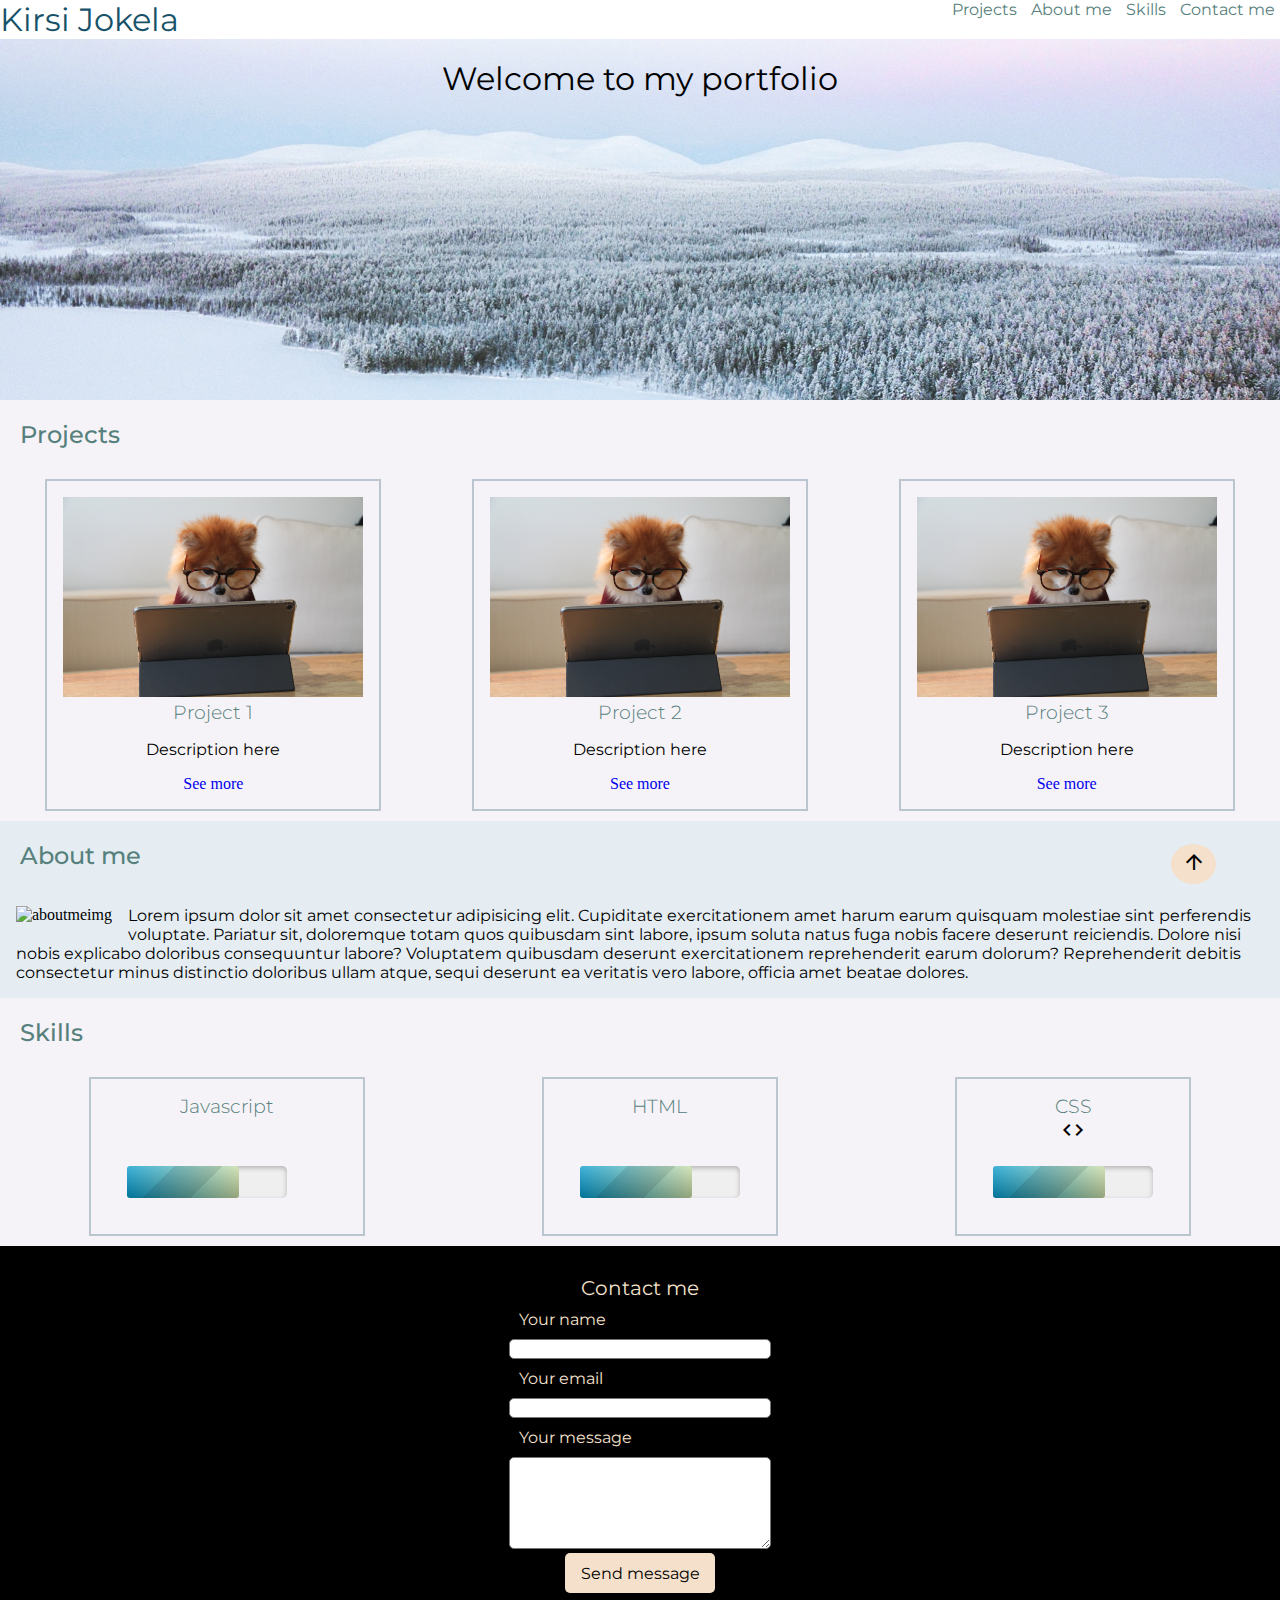
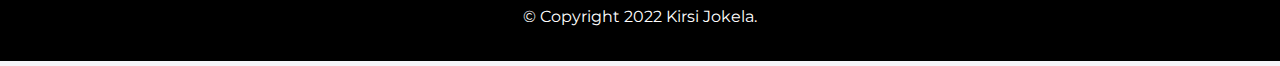
==== index.html @ 75a6dd92 "mobile media queries sorted" ====
<!DOCTYPE html>
<html lang="en">
  <head>
    <meta charset="UTF-8" />
    <meta http-equiv="X-UA-Compatible" content="IE=edge" />
    <meta name="viewport" content="width=device-width, initial-scale=1.0" />
    <meta name="description" content="Portfolio Project for HTML and CSS course">
    <meta name="author" content="Kirsi Jokela" />
    <link rel="stylesheet" href="style.css" />
    <title>Portfolio</title>
    <link rel="preconnect" href="https://fonts.googleapis.com" />
    <link rel="preconnect" href="https://fonts.gstatic.com" crossorigin />
    <link
      href="https://fonts.googleapis.com/css2?family=Montserrat:wght@300;400;700&display=swap"
      rel="stylesheet"
    />
    <link
    href="https://fonts.googleapis.com/icon?family=Material+Icons"
    rel="stylesheet"
  />
  <link rel="icon" href="data:image/svg+xml,<svg xmlns=%22http://www.w3.org/2000/svg%22 viewBox=%220 0 100 100%22><text y=%22.9em%22 font-size=%2290%22>👩‍💻</text></svg>">
    <link
      href="https://fonts.googleapis.com/css2?family=Montserrat:wght@100;300&display=swap"
      rel="stylesheet"
    />
  </head>
  <body>
    <header>
      <div id="main-nav">
      <nav class="responsive">
        <h1 id="my-name">Kirsi Jokela</h1>
        <button id="mobileButton">
          <span class="material-icons"> menu </span>
        </button>
        <ul>
          <li><a href="#projects">Projects</a></li>
          <li><a href="#aboutme">About me</a></li>
          <li><a href="#skills">Skills</a></li>
          <li><a href="#contactme">Contact me</a></li>
        </ul>
      </nav> </div>
      <p class="welcome">Welcome to my portfolio</p>
    </header>

   <section> 
    <h2>Projects</h2>
     <div id="projects" class="projectcards">
      <div id="project1">
        <img src="cookie.jpg" alt="projectimage1">
        <h3> Project 1</h3>
        <p>Description here</p>
        <a href="linkhere">See more</a></div>

        <div id="project2">
          <img src="cookie.jpg" alt="projectimage2">
          <h3> Project 2</h3>
          <p>Description here</p>
          <a href="linkhere">See more</a> </div>

          <div id="project3">
            <img src="cookie.jpg">
            <h3> Project 3</h3>
            <p>Description here</p>
            <a href="linkhere">See more</a> 
        </div>
          </div>

   </section>


    <div id="aboutme">
      <h2>About me</h2>
      <img id="aboutmeimg" src="aboutme.jpg" alt="aboutmeimg"/>
      <p>
        Lorem ipsum dolor sit amet consectetur adipisicing elit. Cupiditate
        exercitationem amet harum earum quisquam molestiae sint perferendis
        voluptate. Pariatur sit, doloremque totam quos quibusdam sint labore,
        ipsum soluta natus fuga nobis facere deserunt reiciendis. Dolore nisi
        nobis explicabo doloribus consequuntur labore? Voluptatem quibusdam
        deserunt exercitationem reprehenderit earum dolorum? Reprehenderit
        debitis consectetur minus distinctio doloribus ullam atque, sequi
        deserunt ea veritatis vero labore, officia amet beatae dolores. 
      </p>
    </div>
    <h2>Skills</h2>
    <div id="skills" class="skill-bars">
      <div id="skill1">
        <h3>Javascript</h3>
        <span class="material-icons">
          javascript
          </span>
          <label for="js-progress"></label>
          <progress id="js-progress" max="100" value="70"> 70% </progress>
      </div>
<div id="skill2">
  <h3>HTML</h3>
  <span class="material-icons">
    html
    </span>
    <progress id="html-progress" max="100" value="70"> 70% </progress>

</div>

<div id="skill3">
  <h3>CSS</h3>
  <span class="material-icons">
    code
    </span>
    <progress id="css-progress" max="100" value="70"> 70% </progress>
</div>
    
    
    </div>
    <footer class="footer">
      <div class="footercontainer">
        <div class="contactme" id="contactme">Contact me</div>
        <div class="container">
          <form>
          <label for="yourname"> Your name </label>
          <input type="text" name="yourname" required />
        </div>
        <div class="youremail">
          <label for="youremail"> Your email </label>
          <input type="text" name="youremail" required />
        </div>
        <div class="yourmessage">
          <label for="yourmessage"> Your message </label>
          <textarea id="yourmessage" name="yourmessage" rows="5" ></textarea>
        </div> </form>
        <button type="submit">Send message</button>
        <p class="copyright">
          © Copyright 2022 Kirsi Jokela.
        </p>
        <button id="backToTop">
          <span class="material-icons"> arrow_upward </span>
        </button>
      </div>
    </footer>
  </body>
  <script src="script.js"></script>
</html>
---- style.css ----
* {
  margin: 0;
  padding: 0;
}

html {
  scroll-behavior: smooth;
}

body {
  background-color: rgb(245, 243, 247);
}

/* HEADER*/

header {
  padding-top: 3vh;
  padding-bottom: 30vh;
  background-image: url(lehtinen.jpg);
  background-repeat: no-repeat;
  background-size: cover;
  background-position: 30% 30%;
}

nav {
  display: flex;
  flex-direction: row;
  justify-content: flex-end;
  justify-content: space-between;
}

#main-nav {
  position: fixed;
  left: 0;
  right: 0;
  top: 0;
  background-color: #ffff;
}

#mobileButton {
  display: none;
}

.welcome {
  font-size: 2rem;
  font-family: "Montserrat", sans-serif;
  text-align: center;
}

h1 {
  color: rgb(23, 82, 105);
  font-family: "Montserrat", sans-serif;
  font-weight: 400;
}

.bg {
  background-color: white;
}

.bg a,
.bg span {
  color: #333;
}

/* LINKS */

a {
  text-decoration: none;
}

a:hover {
  text-decoration: underline;
}

/*LIST*/

ul {
  padding: 0;
}

li {
  font-family: "Montserrat", sans-serif;
  display: inline;
  padding: 5px;
}

li a {
  color: rgba(86, 128, 124, 255);
}

/*HEADINGS*/

h2 {
  color: rgba(86, 128, 124, 255);
  font-family: "Montserrat", sans-serif;
  font-weight: 500;
  margin: 20px;
}

h3 {
  color: rgba(86, 128, 124, 255);
  font-family: "Montserrat", sans-serif;
  font-weight: 300;
}

/*PROJECT SECTION*/

.projectcards {
  display: flex;
  flex-wrap: wrap;
  flex-direction: row;
  justify-content: space-around;
}

#project1,
#project2,
#project3 {
  border: 2px solid;
  border-color: rgb(186, 197, 207);
  margin: 10px;
  text-align: center;
  padding: 1em;
}

.projectcards img {
  height: 200px;
}

/*ABOUT ME SECTION*/

#aboutmeimg {
  padding: 1rem;
  float: left;
}

#aboutme {
  background-color: rgb(229, 237, 243);
  display: inline-block;
}

p {
  font-family: "Montserrat", sans-serif;
  font-size: 1em;
  padding: 1em;
}

/*SKILLS SECTION */

#skills {
  display: flex;
  flex-wrap: wrap;
  flex-direction: row;
  justify-content: space-around;
}

#skill1,
#skill2,
#skill3 {
  border: 2px solid;
  border-color: rgb(186, 197, 207);
  margin: 10px;
  text-align: center;
  padding: 1em;
}

progress {
  display: block;
  margin: 0px auto 20px auto;
  height: 2rem;
  -webkit-appearance: none;
  -moz-appearance: none;
  appearance: none;
  margin: 20px;
}

progress[value]::-webkit-progress-bar {
  background-color: #eeee;
  box-shadow: 0 2px 5px rgba(0, 0, 0, 0.25) inset;
  border-radius: 5px;
}

progress[value]::-webkit-progress-value {
  background-image: -webkit-linear-gradient(
      -45deg,
      transparent 33%,
      rgba(0, 0, 0, 0.1) 33%,
      rgba(0, 0, 0, 0.1) 66%,
      transparent 66%
    ),
    -webkit-linear-gradient(top, rgba(255, 255, 255, 0.25), rgba(0, 0, 0, 0.25)),
    -webkit-linear-gradient(left, #09c, rgba(241, 238, 197, 0.829));

  border-radius: 3px;
}

/*FOOTER*/

footer.footer {
  background-color: black;
}

.footercontainer {
  display: flex;
  align-items: center;
  flex-direction: column;
}

footer {
  padding: 10px 0;
}

p.copyright {
  color: #ffff;
  line-height: 1rem;
  font-size: 1rem;
  margin-bottom: 10px;
}

.contactme {
  color: #f5e0cc;
  font-family: "Montserrat", sans-serif;
  font-size: 20px;
  margin-top: 20px;
}

#backToTop {
  width: 45px;
  border-radius: 50%;
  position: fixed;
  bottom: 1rem;
  right: 4rem;
  cursor: pointer;
}

label {
  color: #f5e0cc;
  font-family: "Montserrat", sans-serif;
  display: block;
  margin: 10px;
}

input,
textarea {
  font-size: 16px;
  width: 260px;
  border-radius: 5px;
  border-style: solid;
  border-width: 1px;
}

button {
  background-color: #f5e0cc;
  font-family: "Montserrat", sans-serif;
  font-size: 1em;
  color: black;
  border: none;
  height: 40px;
  width: 150px;
  border-radius: 5px;
}

/* MEDIA QUIRIES */

@media (max-width: 576px) {
  #mobileButton {
    display: block;
    background-color: transparent;
    border: none;
    color: rgb(23, 82, 105);
    padding: 0.5rem;
  }
  nav ul {
    display: none;
  }
  nav.responsive ul {
    background-color: white;
    position: absolute;
    left: 0;
    top: 40px;
    width: 100%;
    display: block;
  }

  nav.responsive ul li {
    display: block;
  }

  nav.responsive a {
    display: block;
  }
  img {
    display: block;
  }
  #aboutmeimg {
    float: none;
    width: 100%;
    padding: 0;
  }
}
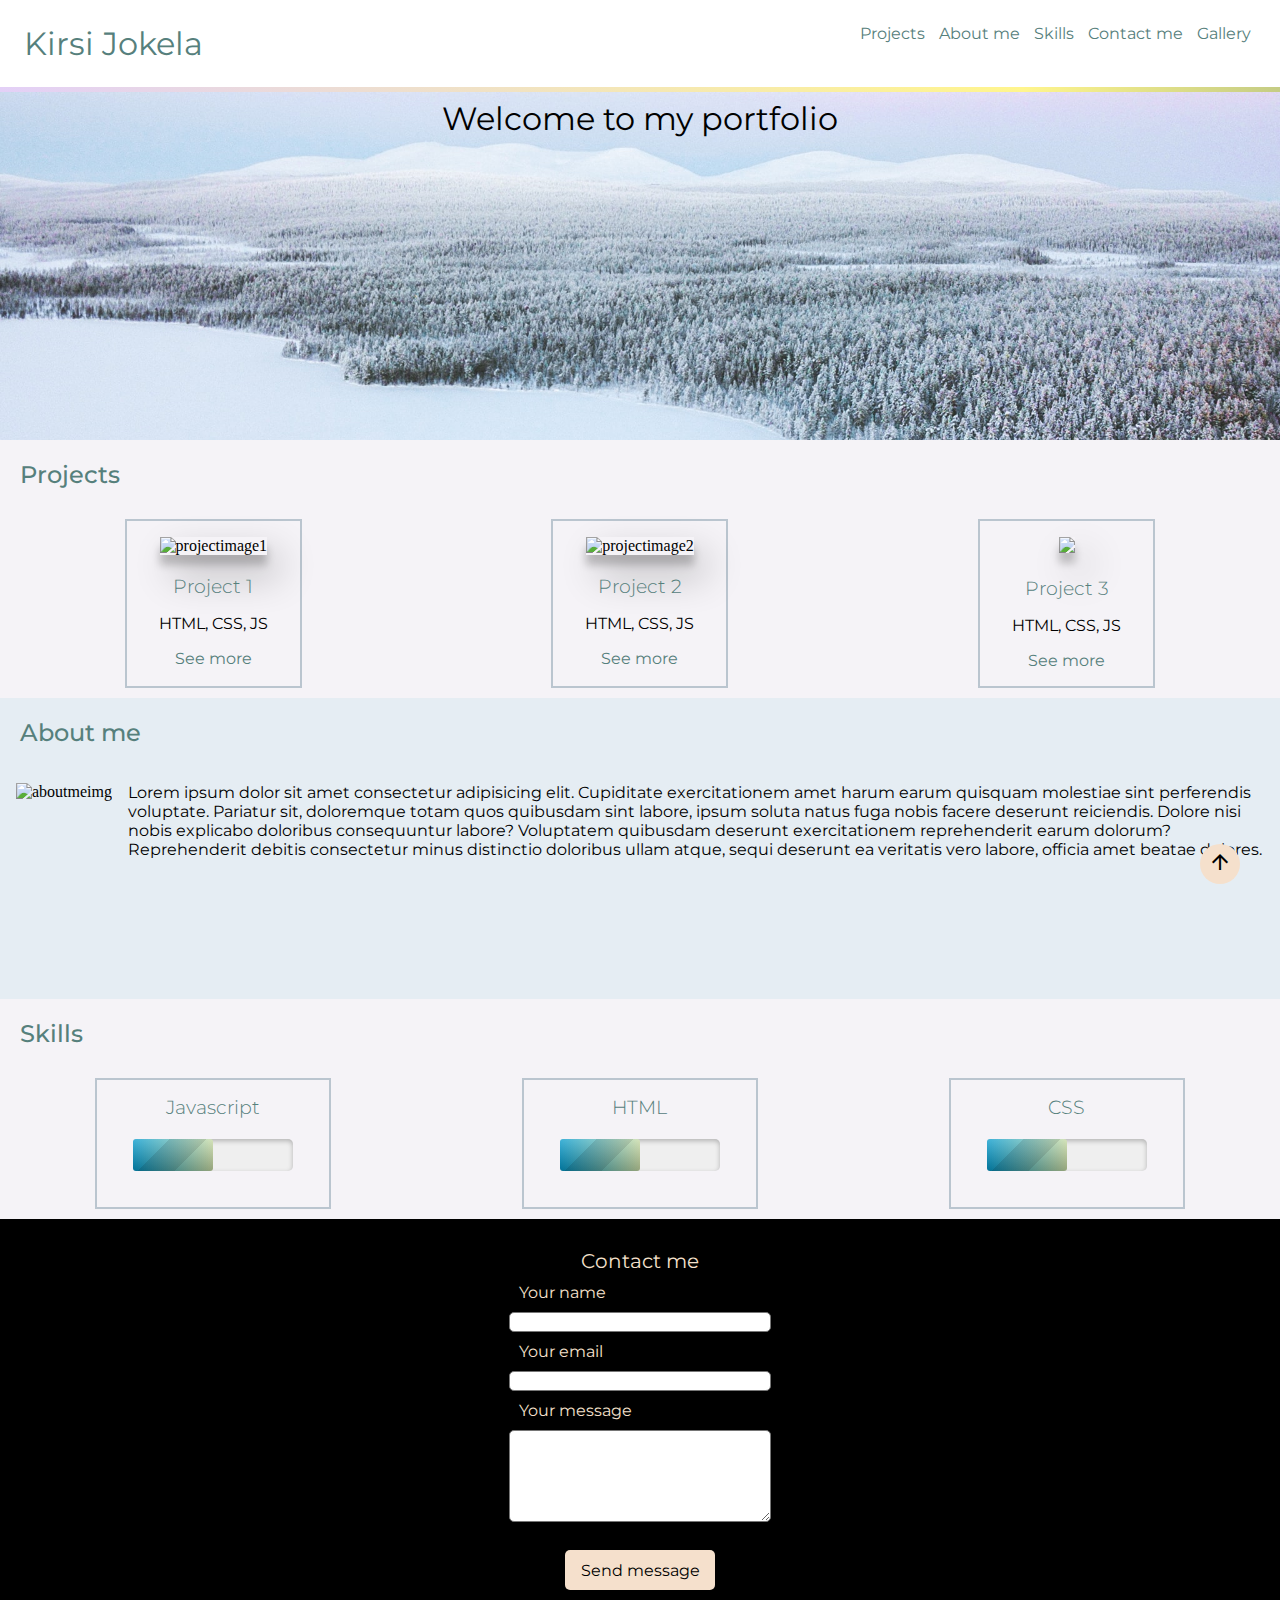
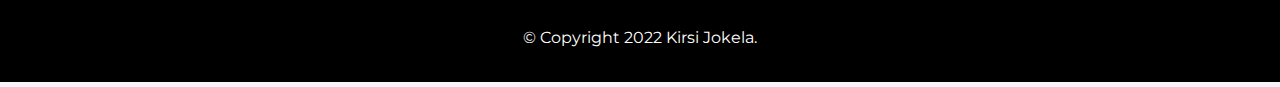
==== commit 10f99ace: "changed images" ====
--- a/index.html
+++ b/index.html
@@ -18,14 +18,12 @@
     href="https://fonts.googleapis.com/icon?family=Material+Icons"
     rel="stylesheet"
   />
-  <link rel="icon" href="data:image/svg+xml,<svg xmlns=%22http://www.w3.org/2000/svg%22 viewBox=%220 0 100 100%22><text y=%22.9em%22 font-size=%2290%22>👩‍💻</text></svg>">
-    <link
-      href="https://fonts.googleapis.com/css2?family=Montserrat:wght@100;300&display=swap"
-      rel="stylesheet"
-    />
+  <link rel="icon" type="image/x-icon" href="crystalball.png">
+  <script src="https://kit.fontawesome.com/1edb02e2b2.js" crossorigin="anonymous"></script>
   </head>
   <body>
-    <header>
+    <main>
+    <header class="main-header">
       <div id="main-nav">
       <nav class="responsive">
         <h1 id="my-name">Kirsi Jokela</h1>
@@ -37,38 +35,40 @@
           <li><a href="#aboutme">About me</a></li>
           <li><a href="#skills">Skills</a></li>
           <li><a href="#contactme">Contact me</a></li>
+          <li><a href="gallery.html">Gallery</a></li>
         </ul>
-      </nav> </div>
-      <p class="welcome">Welcome to my portfolio</p>
+      </nav> <div class="navbar-animation">::before</div></div>
+      
+     <div id="welcome-div"> <p class="welcome">Welcome to my portfolio</p></div>
     </header>
 
-   <section> 
+   <section id="projects"> 
     <h2>Projects</h2>
-     <div id="projects" class="projectcards">
+    <div class="projectcards">
+    
       <div id="project1">
-        <img src="cookie.jpg" alt="projectimage1">
+        <img class="project-image" src="cookie.jpg" alt="projectimage1">
         <h3> Project 1</h3>
-        <p>Description here</p>
-        <a href="linkhere">See more</a></div>
+        <p>HTML, CSS, JS</p>
+        <a class="project-link" href="linkhere">See more</a></div>
 
         <div id="project2">
           <img src="cookie.jpg" alt="projectimage2">
           <h3> Project 2</h3>
-          <p>Description here</p>
-          <a href="linkhere">See more</a> </div>
+          <p>HTML, CSS, JS</p>
+          <a class="project-link" href="linkhere">See more</a> </div>
 
           <div id="project3">
             <img src="cookie.jpg">
             <h3> Project 3</h3>
-            <p>Description here</p>
-            <a href="linkhere">See more</a> 
+            <p>HTML, CSS, JS</p>
+            <a class="project-link" href="linkhere">See more</a> 
+      </div>
         </div>
-          </div>
+  </section>
 
-   </section>
-
-
-    <div id="aboutme">
+<section id="aboutme">
+    <div>
       <h2>About me</h2>
       <img id="aboutmeimg" src="aboutme.jpg" alt="aboutmeimg"/>
       <p>
@@ -82,35 +82,31 @@
         deserunt ea veritatis vero labore, officia amet beatae dolores. 
       </p>
     </div>
+</section>
+
+<section id="skills">
     <h2>Skills</h2>
-    <div id="skills" class="skill-bars">
+    <div class="skill-bars">
       <div id="skill1">
         <h3>Javascript</h3>
-        <span class="material-icons">
-          javascript
-          </span>
+        <span><i class="fa-brands fa-js"></i></span>
           <label for="js-progress"></label>
-          <progress id="js-progress" max="100" value="70"> 70% </progress>
-      </div>
+          <progress id="js-progress" max="100" value="50"> 50% </progress>
+    </div>
 <div id="skill2">
   <h3>HTML</h3>
-  <span class="material-icons">
-    html
-    </span>
-    <progress id="html-progress" max="100" value="70"> 70% </progress>
-
+  <span> <i class="fa-brands fa-html5"></i></span>
+    <progress id="html-progress" max="100" value="50"> 50% </progress>
 </div>
 
 <div id="skill3">
   <h3>CSS</h3>
-  <span class="material-icons">
-    code
+  <span> <i class="fa-brands fa-css3-alt"></i>
     </span>
-    <progress id="css-progress" max="100" value="70"> 70% </progress>
+    <progress id="css-progress" max="100" value="50"> 50% </progress>
 </div>
-    
-    
-    </div>
+</section>
+  </div>
     <footer class="footer">
       <div class="footercontainer">
         <div class="contactme" id="contactme">Contact me</div>
@@ -127,7 +123,7 @@
           <label for="yourmessage"> Your message </label>
           <textarea id="yourmessage" name="yourmessage" rows="5" ></textarea>
         </div> </form>
-        <button type="submit">Send message</button>
+        <button type="submit" id="contact-button">Send message</button>
         <p class="copyright">
           © Copyright 2022 Kirsi Jokela.
         </p>
@@ -137,5 +133,6 @@
       </div>
     </footer>
   </body>
+</main>
   <script src="script.js"></script>
 </html>
--- a/style.css
+++ b/style.css
@@ -3,6 +3,14 @@
   padding: 0;
 }
 
+:root {
+  --color-animation: rgb(227, 208, 247), #fff58d, rgb(23, 82, 105),
+    rgb(224, 155, 207), rgb(143, 187, 190), rgb(201, 151, 77);
+  --main-font: "Montserrat", sans-serif;
+  --list-link-color: rgba(86, 128, 124, 255);
+  --header-color: rgba(86, 128, 124, 255);
+}
+
 html {
   scroll-behavior: smooth;
 }
@@ -11,9 +19,45 @@
   background-color: rgb(245, 243, 247);
 }
 
+/* LINKS */
+
+a {
+  text-decoration: none;
+}
+
+a:visited {
+  color: var(--list-link-color);
+}
+
+a:hover {
+  text-decoration: underline;
+}
+
+/*INTERNAL LINK SCROLLING*/
+
+section {
+  scroll-margin-top: 90px;
+}
+
+/*LIST*/
+
+ul {
+  padding: 0;
+}
+
+li {
+  font-family: var(--main-font);
+  display: inline;
+  padding: 5px;
+}
+
+li a {
+  color: var(--list-link-color);
+}
+
 /* HEADER*/
 
-header {
+.main-header {
   padding-top: 3vh;
   padding-bottom: 30vh;
   background-image: url(lehtinen.jpg);
@@ -27,6 +71,7 @@
   flex-direction: row;
   justify-content: flex-end;
   justify-content: space-between;
+  margin: 1.5rem;
 }
 
 #main-nav {
@@ -35,6 +80,7 @@
   right: 0;
   top: 0;
   background-color: #ffff;
+  z-index: 300;
 }
 
 #mobileButton {
@@ -43,63 +89,66 @@
 
 .welcome {
   font-size: 2rem;
-  font-family: "Montserrat", sans-serif;
+  font-family: var(--main-font);
   text-align: center;
+  margin-top: 2.5rem;
 }
 
 h1 {
-  color: rgb(23, 82, 105);
-  font-family: "Montserrat", sans-serif;
+  color: var(--header-color);
+  font-family: var(--main-font);
   font-weight: 400;
 }
 
-.bg {
-  background-color: white;
-}
-
-.bg a,
-.bg span {
-  color: #333;
-}
-
-/* LINKS */
-
-a {
-  text-decoration: none;
-}
-
-a:hover {
-  text-decoration: underline;
-}
-
-/*LIST*/
-
-ul {
-  padding: 0;
-}
-
-li {
-  font-family: "Montserrat", sans-serif;
-  display: inline;
-  padding: 5px;
-}
-
-li a {
-  color: rgba(86, 128, 124, 255);
+.bg #main-nav {
+  background-color: rgb(229, 243, 237);
+  transition: 1.3s;
+}
+
+/* HEADER ANIMATION */
+
+div .navbar-animation {
+  height: 5px;
+  position: relative;
+  overflow: hidden;
+}
+
+.navbar-animation::before {
+  content: " ";
+  position: absolute;
+  height: 100%;
+  width: 100vw;
+  background-image: linear-gradient(65deg, var(--color-animation));
+  background-size: 400%, 400%;
+  animation: gradient 17s ease infinite;
+}
+
+/* Note to myself: In CSS, ::before creates a pseudo-element that is the first child of the selected element. It is often used to add cosmetic content to an element with the content property. It is inline by default. */
+
+@keyframes gradient {
+  0% {
+    background-position: 0% 50%;
+  }
+  50% {
+    background-position: 100% 50%;
+  }
+  100% {
+    background-position: 0% 50%;
+  }
 }
 
 /*HEADINGS*/
 
 h2 {
-  color: rgba(86, 128, 124, 255);
-  font-family: "Montserrat", sans-serif;
+  color: var(--header-color);
+  font-family: var(--main-font);
   font-weight: 500;
   margin: 20px;
 }
 
 h3 {
-  color: rgba(86, 128, 124, 255);
-  font-family: "Montserrat", sans-serif;
+  color: var(--header-color);
+  font-family: var(--main-font);
   font-weight: 300;
 }
 
@@ -124,6 +173,14 @@
 
 .projectcards img {
   height: 200px;
+  margin-bottom: 20px;
+  box-shadow: rgba(0, 0, 0, 0.3) 12px 19px 38px,
+    rgba(0, 0, 0, 0.22) 0px 10px 8px;
+}
+
+.project-link {
+  color: var(--list-link-color);
+  font-family: var(--main-font);
 }
 
 /*ABOUT ME SECTION*/
@@ -131,6 +188,7 @@
 #aboutmeimg {
   padding: 1rem;
   float: left;
+  height: 200px;
 }
 
 #aboutme {
@@ -139,14 +197,14 @@
 }
 
 p {
-  font-family: "Montserrat", sans-serif;
+  font-family: var(--main-font);
   font-size: 1em;
   padding: 1em;
 }
 
 /*SKILLS SECTION */
 
-#skills {
+.skill-bars {
   display: flex;
   flex-wrap: wrap;
   flex-direction: row;
@@ -163,17 +221,19 @@
   padding: 1em;
 }
 
+.fa-brands {
+  font-size: 2.5rem;
+}
+
 progress {
   display: block;
   margin: 0px auto 20px auto;
   height: 2rem;
-  -webkit-appearance: none;
-  -moz-appearance: none;
   appearance: none;
   margin: 20px;
 }
 
-progress[value]::-webkit-progress-bar {
+progress::-webkit-progress-bar {
   background-color: #eeee;
   box-shadow: 0 2px 5px rgba(0, 0, 0, 0.25) inset;
   border-radius: 5px;
@@ -218,23 +278,24 @@
 
 .contactme {
   color: #f5e0cc;
-  font-family: "Montserrat", sans-serif;
+  font-family: var(--main-font);
   font-size: 20px;
   margin-top: 20px;
 }
 
 #backToTop {
-  width: 45px;
+  width: 40px;
+  height: 40px;
   border-radius: 50%;
   position: fixed;
   bottom: 1rem;
-  right: 4rem;
+  right: 2.5rem;
   cursor: pointer;
 }
 
 label {
   color: #f5e0cc;
-  font-family: "Montserrat", sans-serif;
+  font-family: var(--main-font);
   display: block;
   margin: 10px;
 }
@@ -250,33 +311,83 @@
 
 button {
   background-color: #f5e0cc;
-  font-family: "Montserrat", sans-serif;
+  font-family: var(--main-font);
   font-size: 1em;
   color: black;
   border: none;
+}
+
+#contact-button {
   height: 40px;
   width: 150px;
   border-radius: 5px;
-}
-
-/* MEDIA QUIRIES */
+  margin: 1.5rem;
+}
+
+#contact-button:hover {
+  cursor: pointer;
+}
+
+/*GALLERY PAGE*/
+
+#gallery-welcome {
+  margin-top: 8rem;
+  margin-bottom: 8rem;
+  text-align: center;
+}
+
+.grid-container {
+  margin-bottom: 8rem;
+  display: grid;
+  gap: 0.5rem;
+  grid-template-columns: 250px 150px 350px;
+  grid-template-rows: 150px 175px 150px;
+  justify-content: center;
+}
+
+.grid-container img {
+  width: 100%;
+  height: 100%;
+  object-fit: cover;
+  filter: grayscale(80%);
+}
+
+.grid-container img:hover {
+  cursor: pointer;
+  filter: saturate(1);
+  transform: 0.5s;
+}
+
+#image-credit {
+  color: var(--list-link-color);
+}
+
+/* MEDIA QUERIES */
 
 @media (max-width: 576px) {
+  #myname {
+    display: block;
+  }
+
   #mobileButton {
-    display: block;
+    display: flex;
+    align-self: flex-end;
     background-color: transparent;
     border: none;
+    margin: auto;
+    width: 0;
     color: rgb(23, 82, 105);
-    padding: 0.5rem;
-  }
+  }
+
   nav ul {
     display: none;
   }
+
   nav.responsive ul {
     background-color: white;
     position: absolute;
     left: 0;
-    top: 40px;
+    top: 82px;
     width: 100%;
     display: block;
   }
@@ -296,4 +407,11 @@
     width: 100%;
     padding: 0;
   }
-}
+
+  .grid-container {
+    display: block;
+  }
+  section {
+    scroll-margin-top: 87px;
+  }
+}
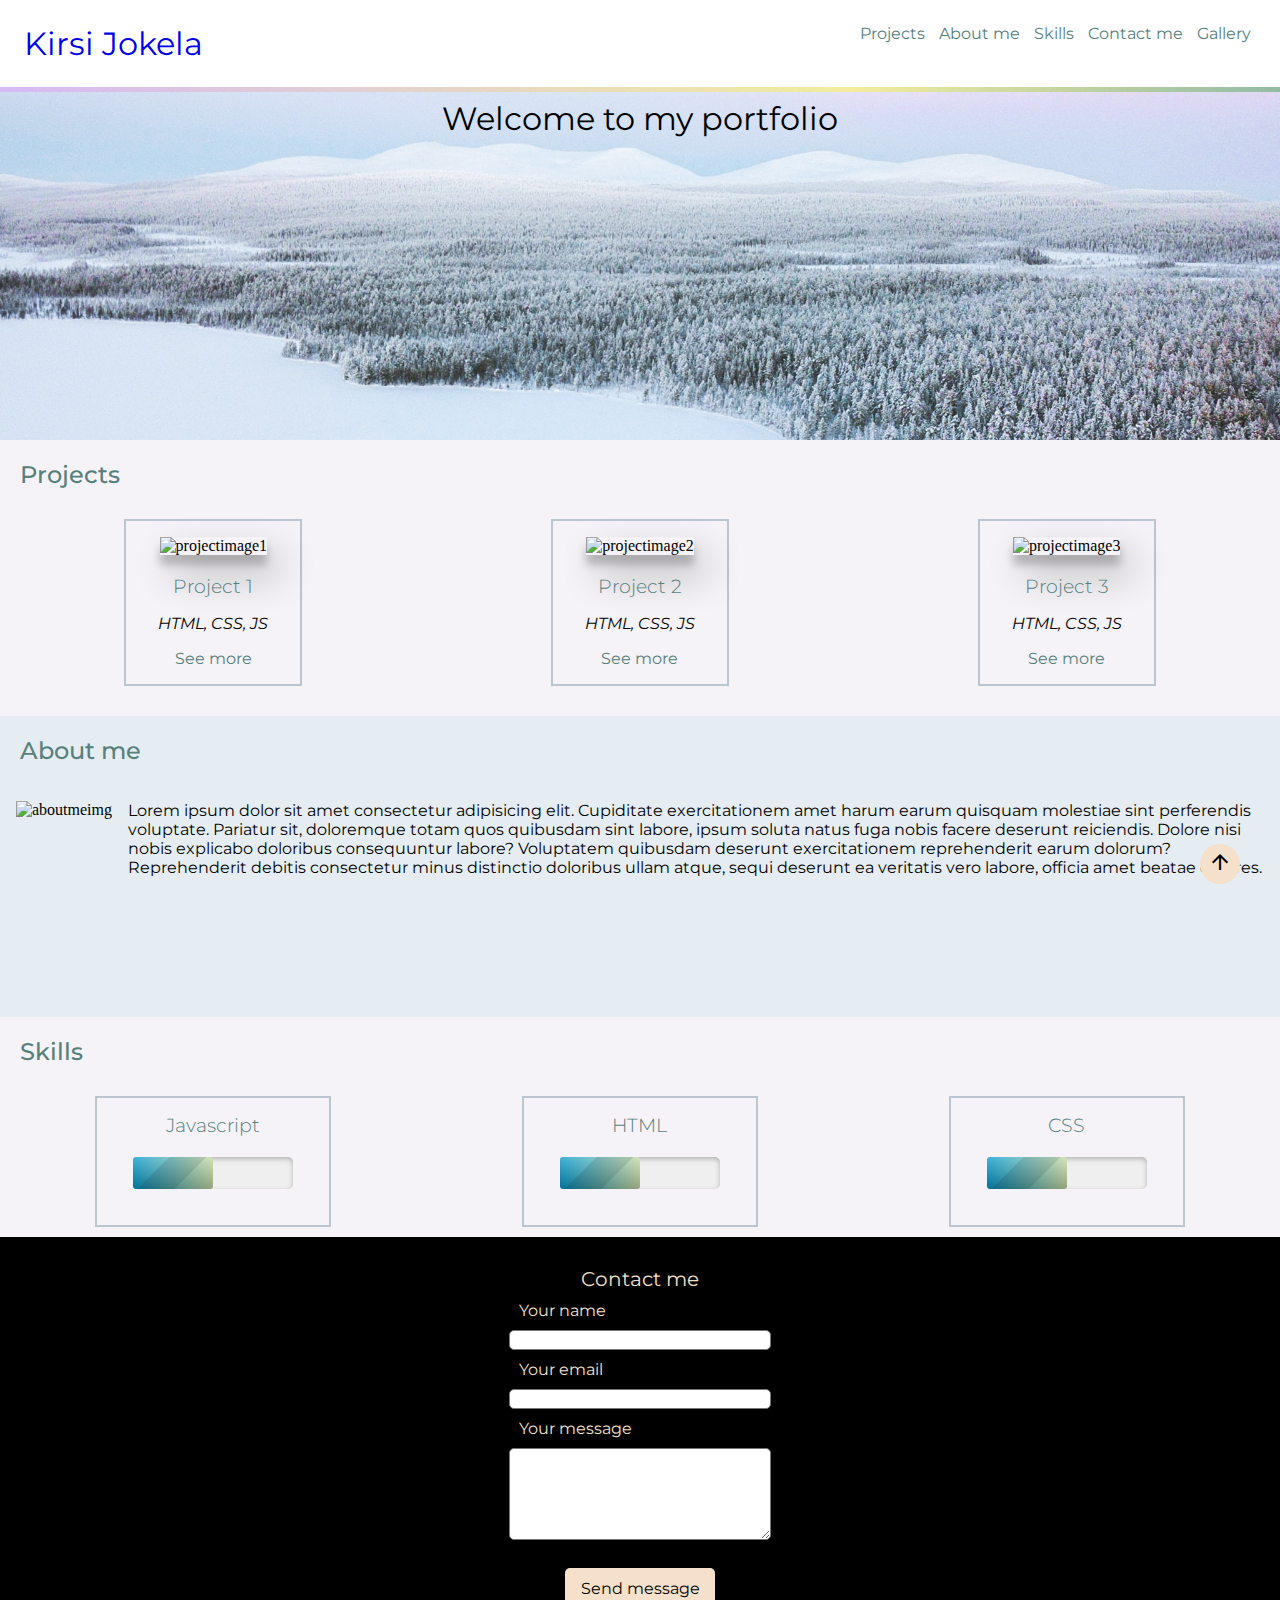
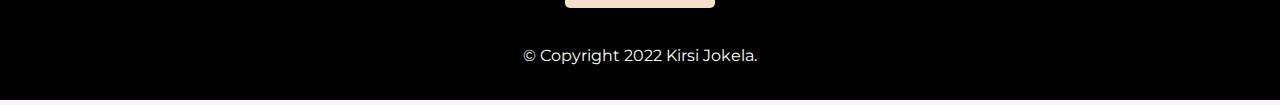
==== commit 7560bd02: "html validated" ====
--- a/index.html
+++ b/index.html
@@ -4,7 +4,10 @@
     <meta charset="UTF-8" />
     <meta http-equiv="X-UA-Compatible" content="IE=edge" />
     <meta name="viewport" content="width=device-width, initial-scale=1.0" />
-    <meta name="description" content="Portfolio Project for HTML and CSS course">
+    <meta
+      name="description"
+      content="Portfolio Project for HTML and CSS course"
+    />
     <meta name="author" content="Kirsi Jokela" />
     <link rel="stylesheet" href="style.css" />
     <title>Portfolio</title>
@@ -15,124 +18,136 @@
       rel="stylesheet"
     />
     <link
-    href="https://fonts.googleapis.com/icon?family=Material+Icons"
-    rel="stylesheet"
-  />
-  <link rel="icon" type="image/x-icon" href="crystalball.png">
-  <script src="https://kit.fontawesome.com/1edb02e2b2.js" crossorigin="anonymous"></script>
+      href="https://fonts.googleapis.com/icon?family=Material+Icons"
+      rel="stylesheet"
+    />
+    <link rel="icon" type="image/x-icon" href="crystalball.png" />
+    <script
+      src="https://kit.fontawesome.com/1edb02e2b2.js"
+      crossorigin="anonymous"
+    ></script>
   </head>
   <body>
     <main>
-    <header class="main-header">
-      <div id="main-nav">
-      <nav class="responsive">
-        <h1 id="my-name">Kirsi Jokela</h1>
-        <button id="mobileButton">
-          <span class="material-icons"> menu </span>
-        </button>
-        <ul>
-          <li><a href="#projects">Projects</a></li>
-          <li><a href="#aboutme">About me</a></li>
-          <li><a href="#skills">Skills</a></li>
-          <li><a href="#contactme">Contact me</a></li>
-          <li><a href="gallery.html">Gallery</a></li>
-        </ul>
-      </nav> <div class="navbar-animation">::before</div></div>
-      
-     <div id="welcome-div"> <p class="welcome">Welcome to my portfolio</p></div>
-    </header>
+      <header class="main-header">
+        <div id="main-nav">
+          <nav class="responsive">
+            <h1 id="my-name"><a href="index.html"> Kirsi Jokela</a></h1>
+            <button id="mobileButton">
+              <span class="material-icons"> menu </span>
+            </button>
+            <ul>
+              <li><a href="#projects">Projects</a></li>
+              <li><a href="#aboutme">About me</a></li>
+              <li><a href="#skills">Skills</a></li>
+              <li><a href="#contactme">Contact me</a></li>
+              <li><a href="gallery.html">Gallery</a></li>
+            </ul>
+          </nav>
+          <div class="navbar-animation">::before</div>
+        </div>
 
-   <section id="projects"> 
-    <h2>Projects</h2>
-    <div class="projectcards">
-    
-      <div id="project1">
-        <img class="project-image" src="cookie.jpg" alt="projectimage1">
-        <h3> Project 1</h3>
-        <p>HTML, CSS, JS</p>
-        <a class="project-link" href="linkhere">See more</a></div>
+        <div id="welcome-div">
+          <p class="welcome">Welcome to my portfolio</p>
+        </div>
+      </header>
 
-        <div id="project2">
-          <img src="cookie.jpg" alt="projectimage2">
-          <h3> Project 2</h3>
-          <p>HTML, CSS, JS</p>
-          <a class="project-link" href="linkhere">See more</a> </div>
+      <section id="projects">
+        <h2>Projects</h2>
+        <div class="projectcards">
+          <div id="project1">
+            <img class="project-image" src="cookie.jpg" alt="projectimage1" />
+            <h3>Project 1</h3>
+            <p><em>HTML, CSS, JS</em></p>
+            <a class="project-link" href="linkhere">See more</a>
+          </div>
+
+          <div id="project2">
+            <img src="cookie.jpg" alt="projectimage2" />
+            <h3>Project 2</h3>
+            <p><em>HTML, CSS, JS</em></p>
+            <a class="project-link" href="linkhere">See more</a>
+          </div>
 
           <div id="project3">
-            <img src="cookie.jpg">
-            <h3> Project 3</h3>
-            <p>HTML, CSS, JS</p>
-            <a class="project-link" href="linkhere">See more</a> 
-      </div>
+            <img src="cookie.jpg" alt="projectimage3" />
+            <h3>Project 3</h3>
+            <p><em>HTML, CSS, JS</em></p>
+            <a class="project-link" href="linkhere">See more</a>
+          </div>
         </div>
-  </section>
+      </section>
 
-<section id="aboutme">
-    <div>
-      <h2>About me</h2>
-      <img id="aboutmeimg" src="aboutme.jpg" alt="aboutmeimg"/>
-      <p>
-        Lorem ipsum dolor sit amet consectetur adipisicing elit. Cupiditate
-        exercitationem amet harum earum quisquam molestiae sint perferendis
-        voluptate. Pariatur sit, doloremque totam quos quibusdam sint labore,
-        ipsum soluta natus fuga nobis facere deserunt reiciendis. Dolore nisi
-        nobis explicabo doloribus consequuntur labore? Voluptatem quibusdam
-        deserunt exercitationem reprehenderit earum dolorum? Reprehenderit
-        debitis consectetur minus distinctio doloribus ullam atque, sequi
-        deserunt ea veritatis vero labore, officia amet beatae dolores. 
-      </p>
-    </div>
-</section>
+      <section id="aboutme">
+        <div>
+          <h2>About me</h2>
+          <img id="aboutmeimg" src="aboutme.jpg" alt="aboutmeimg" />
+          <p>
+            Lorem ipsum dolor sit amet consectetur adipisicing elit. Cupiditate
+            exercitationem amet harum earum quisquam molestiae sint perferendis
+            voluptate. Pariatur sit, doloremque totam quos quibusdam sint
+            labore, ipsum soluta natus fuga nobis facere deserunt reiciendis.
+            Dolore nisi nobis explicabo doloribus consequuntur labore?
+            Voluptatem quibusdam deserunt exercitationem reprehenderit earum
+            dolorum? Reprehenderit debitis consectetur minus distinctio
+            doloribus ullam atque, sequi deserunt ea veritatis vero labore,
+            officia amet beatae dolores.
+          </p>
+        </div>
+      </section>
 
-<section id="skills">
-    <h2>Skills</h2>
-    <div class="skill-bars">
-      <div id="skill1">
-        <h3>Javascript</h3>
-        <span><i class="fa-brands fa-js"></i></span>
-          <label for="js-progress"></label>
-          <progress id="js-progress" max="100" value="50"> 50% </progress>
-    </div>
-<div id="skill2">
-  <h3>HTML</h3>
-  <span> <i class="fa-brands fa-html5"></i></span>
-    <progress id="html-progress" max="100" value="50"> 50% </progress>
-</div>
+      <section id="skills">
+        <h2>Skills</h2>
+        <div class="skill-bars">
+          <div id="skill1">
+            <h3>Javascript</h3>
+            <span><i class="fa-brands fa-js"></i></span>
+            <label for="js-progress"></label>
+            <progress id="js-progress" max="100" value="50">50%</progress>
+          </div>
+          <div id="skill2">
+            <h3>HTML</h3>
+            <span> <i class="fa-brands fa-html5"></i></span>
+            <progress id="html-progress" max="100" value="50">50%</progress>
+          </div>
 
-<div id="skill3">
-  <h3>CSS</h3>
-  <span> <i class="fa-brands fa-css3-alt"></i>
-    </span>
-    <progress id="css-progress" max="100" value="50"> 50% </progress>
-</div>
-</section>
-  </div>
-    <footer class="footer">
-      <div class="footercontainer">
-        <div class="contactme" id="contactme">Contact me</div>
-        <div class="container">
-          <form>
-          <label for="yourname"> Your name </label>
-          <input type="text" name="yourname" required />
+          <div id="skill3">
+            <h3>CSS</h3>
+            <span> <i class="fa-brands fa-css3-alt"></i> </span>
+            <progress id="css-progress" max="100" value="50">50%</progress>
+          </div>
         </div>
-        <div class="youremail">
-          <label for="youremail"> Your email </label>
-          <input type="text" name="youremail" required />
+      </section>
+
+      <footer class="footer">
+        <div class="footercontainer">
+          <div class="contactme" id="contactme">Contact me</div>
+          <div class="container">
+            <form>
+              <label for="yourname"> Your name</label>
+              <input id="yourname" type="text" required />
+              <div class="youremail">
+                <label for="youremail"> Your email </label>
+                <input id="youremail" type="text" name="youremail" required />
+              </div>
+              <div class="yourmessage">
+                <label for="yourmessage"> Your message </label>
+                <textarea
+                  id="yourmessage"
+                  name="yourmessage"
+                  rows="5"
+                ></textarea>
+              </div>
+            </form>
+          </div>
+          <button type="submit" id="contact-button">Send message</button>
+          <p class="copyright">© Copyright 2022 Kirsi Jokela.</p>
+          <button id="backToTop">
+            <span class="material-icons"> arrow_upward </span>
+          </button>
         </div>
-        <div class="yourmessage">
-          <label for="yourmessage"> Your message </label>
-          <textarea id="yourmessage" name="yourmessage" rows="5" ></textarea>
-        </div> </form>
-        <button type="submit" id="contact-button">Send message</button>
-        <p class="copyright">
-          © Copyright 2022 Kirsi Jokela.
-        </p>
-        <button id="backToTop">
-          <span class="material-icons"> arrow_upward </span>
-        </button>
-      </div>
-    </footer>
+      </footer>
+    </main>
+    <script src="script.js"></script>
   </body>
-</main>
-  <script src="script.js"></script>
 </html>
--- a/style.css
+++ b/style.css
@@ -4,11 +4,12 @@
 }
 
 :root {
-  --color-animation: rgb(227, 208, 247), #fff58d, rgb(23, 82, 105),
-    rgb(224, 155, 207), rgb(143, 187, 190), rgb(201, 151, 77);
+  --color-animation: rgba(214, 186, 245), #f3ec9e, rgb(49, 138, 173),
+    rgba(224, 155, 207), rgba(143, 187, 190), rgba(245, 205, 176),
+    rgba(201, 151, 77);
   --main-font: "Montserrat", sans-serif;
-  --list-link-color: rgba(86, 128, 124, 255);
-  --header-color: rgba(86, 128, 124, 255);
+  --list-link-color: rgba(86, 128, 124);
+  --header-color: rgba(86, 128, 124);
 }
 
 html {
@@ -120,7 +121,7 @@
   width: 100vw;
   background-image: linear-gradient(65deg, var(--color-animation));
   background-size: 400%, 400%;
-  animation: gradient 17s ease infinite;
+  animation: gradient 19s ease infinite;
 }
 
 /* Note to myself: In CSS, ::before creates a pseudo-element that is the first child of the selected element. It is often used to add cosmetic content to an element with the content property. It is inline by default. */
@@ -159,6 +160,7 @@
   flex-wrap: wrap;
   flex-direction: row;
   justify-content: space-around;
+  margin-bottom: 20px;
 }
 
 #project1,
@@ -207,7 +209,6 @@
 .skill-bars {
   display: flex;
   flex-wrap: wrap;
-  flex-direction: row;
   justify-content: space-around;
 }
 
@@ -255,6 +256,10 @@
 
 /*FOOTER*/
 
+footer {
+  padding: 10px 0;
+}
+
 footer.footer {
   background-color: black;
 }
@@ -263,10 +268,6 @@
   display: flex;
   align-items: center;
   flex-direction: column;
-}
-
-footer {
-  padding: 10px 0;
 }
 
 p.copyright {
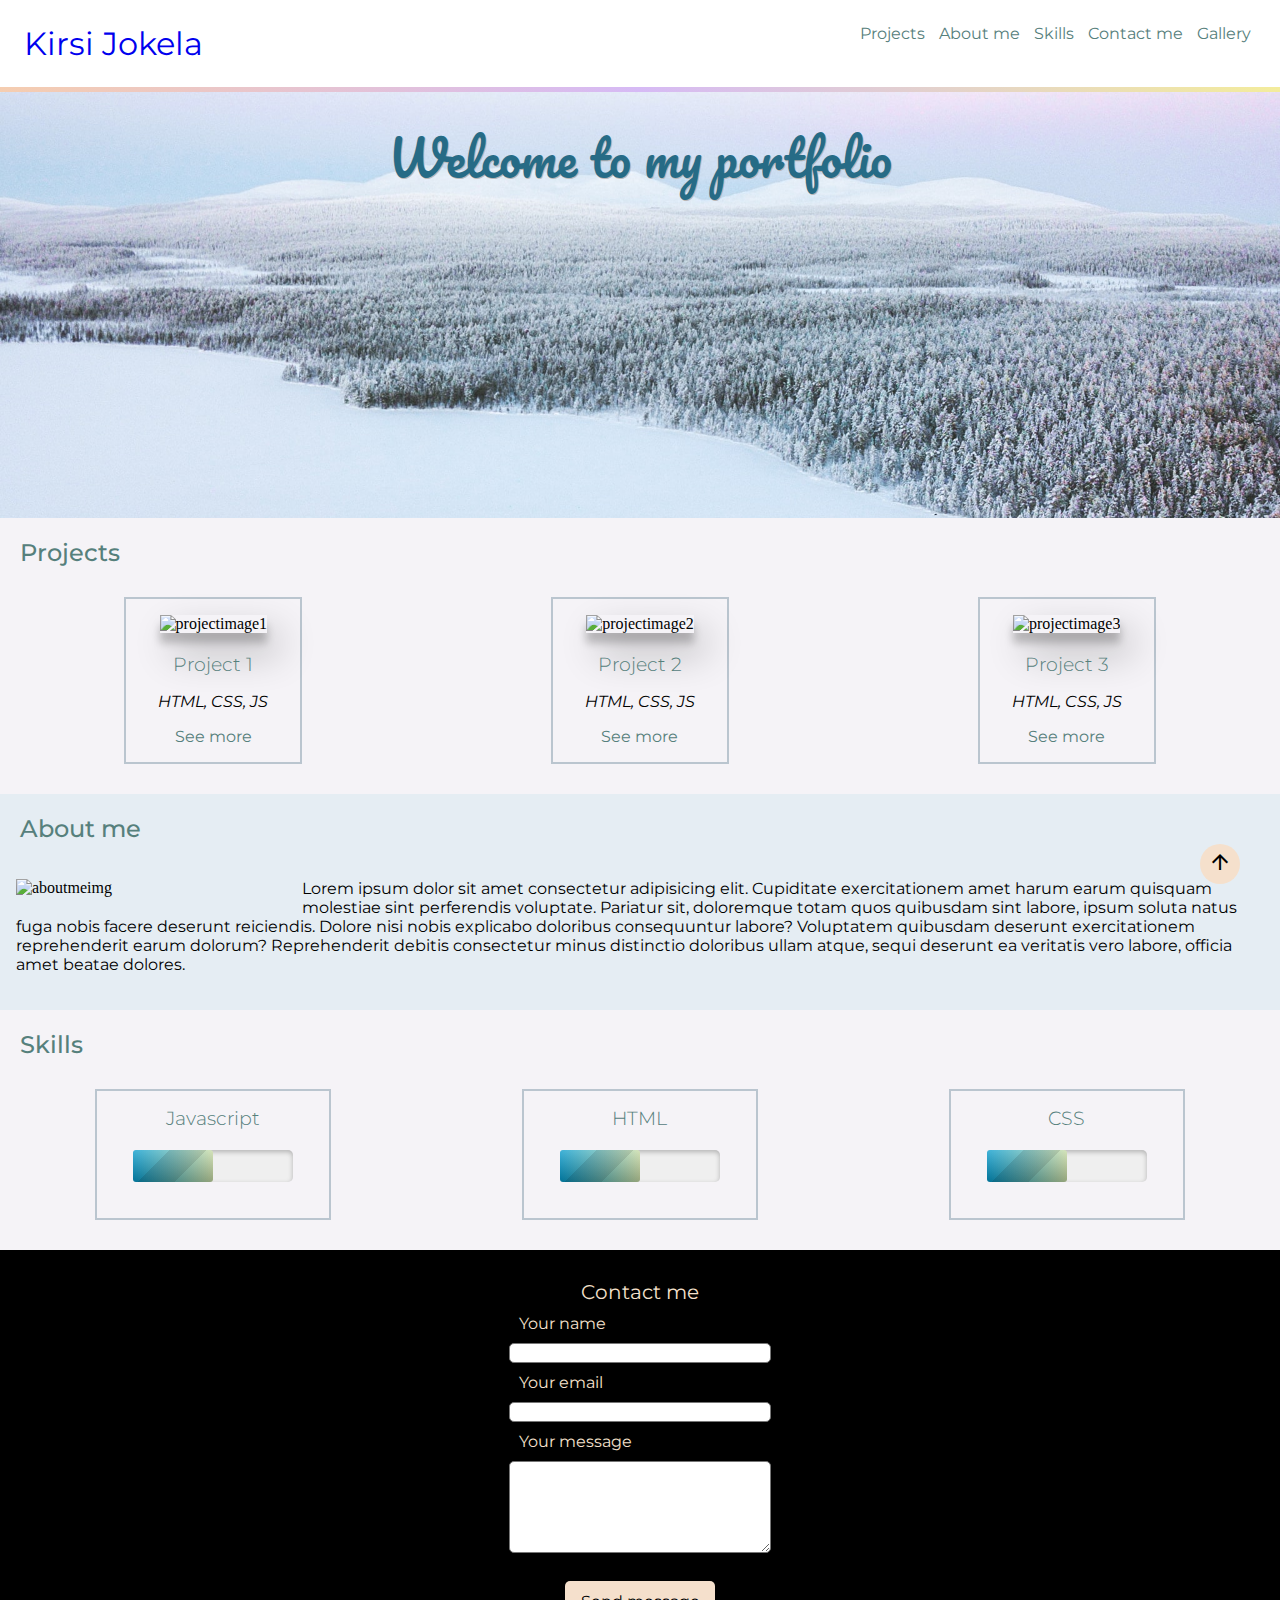
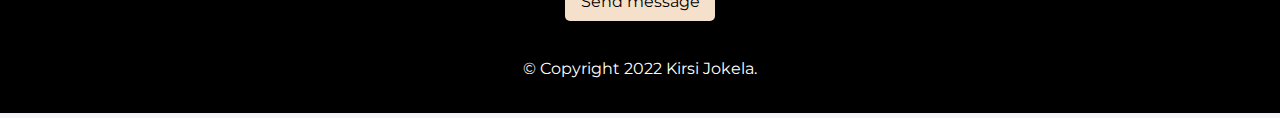
==== commit ebdd7e95: "final changes" ====
--- a/index.html
+++ b/index.html
@@ -56,21 +56,25 @@
         <h2>Projects</h2>
         <div class="projectcards">
           <div id="project1">
-            <img class="project-image" src="cookie.jpg" alt="projectimage1" />
+            <img
+              class="project-image"
+              src="/Images/cookie.jpg"
+              alt="projectimage1"
+            />
             <h3>Project 1</h3>
             <p><em>HTML, CSS, JS</em></p>
             <a class="project-link" href="linkhere">See more</a>
           </div>
 
           <div id="project2">
-            <img src="cookie.jpg" alt="projectimage2" />
+            <img src="/Images/officedog.jpg" alt="projectimage2" />
             <h3>Project 2</h3>
             <p><em>HTML, CSS, JS</em></p>
             <a class="project-link" href="linkhere">See more</a>
           </div>
 
           <div id="project3">
-            <img src="cookie.jpg" alt="projectimage3" />
+            <img src="/Images/corgi.jpg" alt="projectimage3" />
             <h3>Project 3</h3>
             <p><em>HTML, CSS, JS</em></p>
             <a class="project-link" href="linkhere">See more</a>
--- a/style.css
+++ b/style.css
@@ -1,11 +1,14 @@
+@import url("https://fonts.googleapis.com/css2?family=Pacifico&display=swap");
+
 * {
   margin: 0;
   padding: 0;
 }
 
 :root {
-  --color-animation: rgba(214, 186, 245), #f3ec9e, rgb(49, 138, 173),
-    rgba(224, 155, 207), rgba(143, 187, 190), rgba(245, 205, 176),
+  --color-animation: rgba(245, 205, 176), rgba(214, 186, 245),
+    rgba(243, 236, 156), rgb(49, 138, 173), rgba(143, 187, 190),
+    rgba(214, 186, 245), rgba(224, 155, 207), rgba(245, 205, 176),
     rgba(201, 151, 77);
   --main-font: "Montserrat", sans-serif;
   --list-link-color: rgba(86, 128, 124);
@@ -89,10 +92,12 @@
 }
 
 .welcome {
-  font-size: 2rem;
-  font-family: var(--main-font);
+  font-size: 3rem;
+  color: rgb(38, 107, 134);
+  font-family: "Pacifico", cursive;
   text-align: center;
   margin-top: 2.5rem;
+  text-shadow: 1px 1px rgb(185, 182, 182);
 }
 
 h1 {
@@ -101,7 +106,7 @@
   font-weight: 400;
 }
 
-.bg #main-nav {
+.bg-green #main-nav {
   background-color: rgb(229, 243, 237);
   transition: 1.3s;
 }
@@ -174,7 +179,7 @@
 }
 
 .projectcards img {
-  height: 200px;
+  max-width: 300px;
   margin-bottom: 20px;
   box-shadow: rgba(0, 0, 0, 0.3) 12px 19px 38px,
     rgba(0, 0, 0, 0.22) 0px 10px 8px;
@@ -190,12 +195,13 @@
 #aboutmeimg {
   padding: 1rem;
   float: left;
-  height: 200px;
+  width: 270px;
 }
 
 #aboutme {
   background-color: rgb(229, 237, 243);
   display: inline-block;
+  padding-bottom: 20px;
 }
 
 p {
@@ -210,6 +216,7 @@
   display: flex;
   flex-wrap: wrap;
   justify-content: space-around;
+  margin-bottom: 20px;
 }
 
 #skill1,
@@ -233,6 +240,8 @@
   appearance: none;
   margin: 20px;
 }
+
+/* CSS validator will return a warning about the webkit as a vendor extended pseudo-element. I have tested the styling and it does not work without them in. */
 
 progress::-webkit-progress-bar {
   background-color: #eeee;
@@ -342,7 +351,7 @@
   display: grid;
   gap: 0.5rem;
   grid-template-columns: 250px 150px 350px;
-  grid-template-rows: 150px 175px 150px;
+  grid-template-rows: 2fr 150px;
   justify-content: center;
 }
 
@@ -371,12 +380,10 @@
   }
 
   #mobileButton {
-    display: flex;
-    align-self: flex-end;
+    display: inline-block;
     background-color: transparent;
     border: none;
-    margin: auto;
-    width: 0;
+    width: 30px;
     color: rgb(23, 82, 105);
   }
 
@@ -415,4 +422,11 @@
   section {
     scroll-margin-top: 87px;
   }
-}
+  .welcome {
+    font-size: 1.8rem;
+  }
+
+  .main-header {
+    background-position: top;
+  }
+}
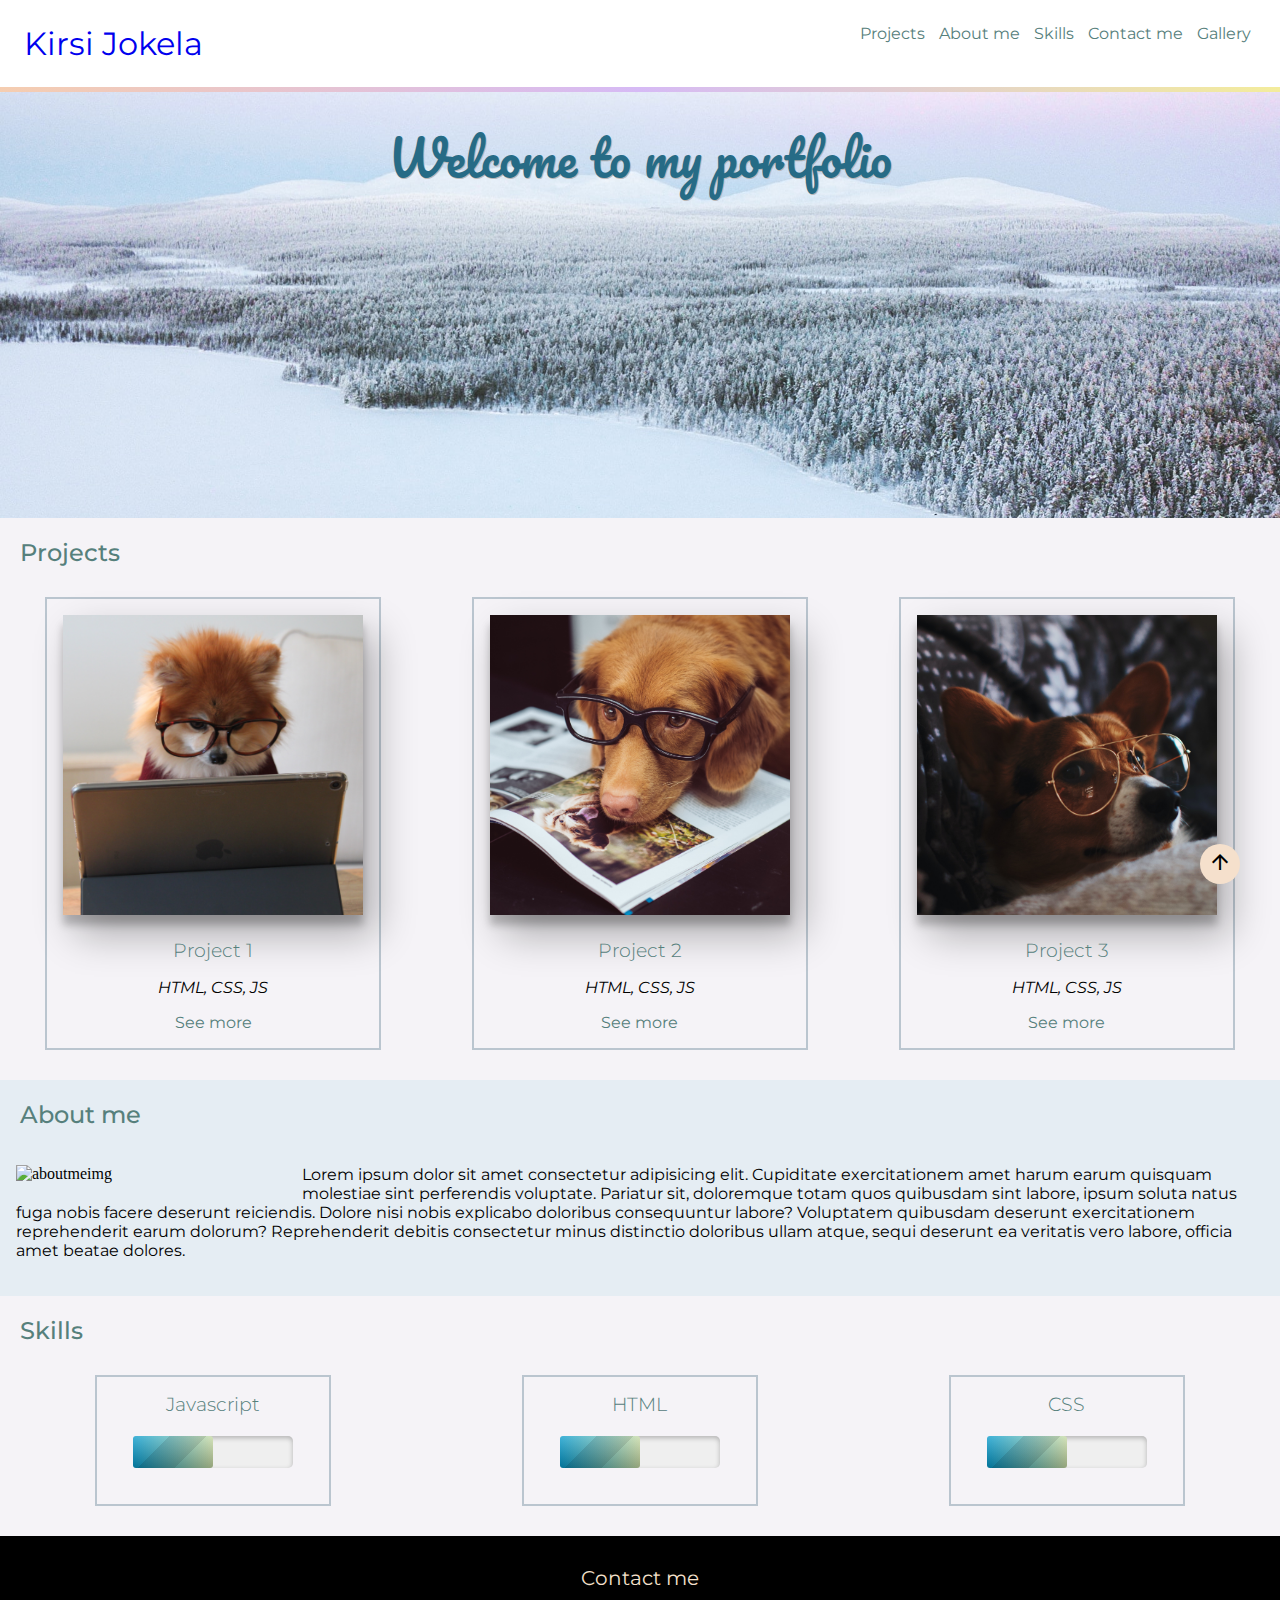
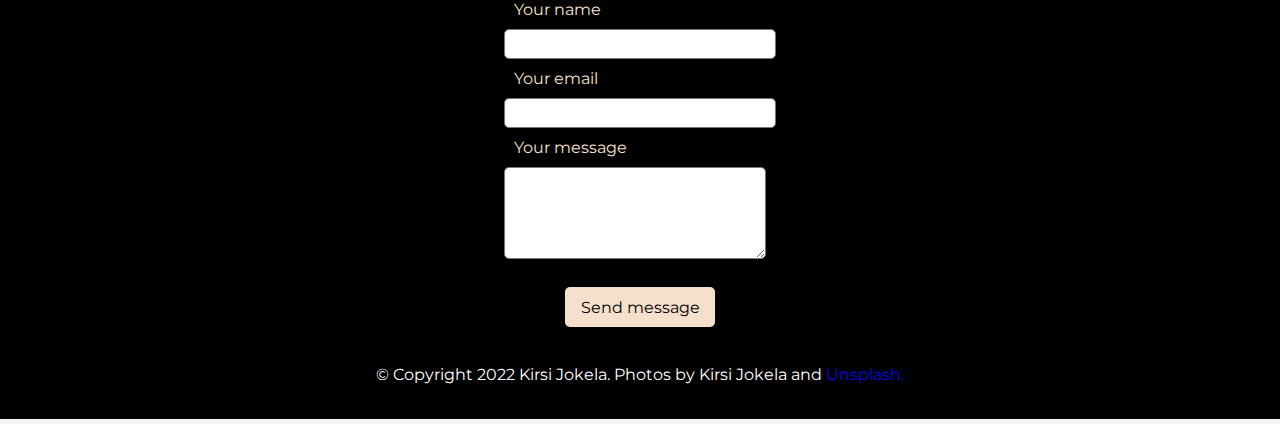
==== commit 33d59152: "input padding and frontpage image credit" ====
--- a/index.html
+++ b/index.html
@@ -31,7 +31,7 @@
     <main>
       <header class="main-header">
         <div id="main-nav">
-          <nav class="responsive">
+          <nav>
             <h1 id="my-name"><a href="index.html"> Kirsi Jokela</a></h1>
             <button id="mobileButton">
               <span class="material-icons"> menu </span>
@@ -145,7 +145,10 @@
             </form>
           </div>
           <button type="submit" id="contact-button">Send message</button>
-          <p class="copyright">© Copyright 2022 Kirsi Jokela.</p>
+          <p class="copyright">
+            © Copyright 2022 Kirsi Jokela. Photos by Kirsi Jokela and
+            <a href="https://unsplash.com/"> Unsplash.</a>
+          </p>
           <button id="backToTop">
             <span class="material-icons"> arrow_upward </span>
           </button>
--- a/style.css
+++ b/style.css
@@ -319,6 +319,10 @@
   border-width: 1px;
 }
 
+input {
+  padding: 5px;
+}
+
 button {
   background-color: #f5e0cc;
   font-family: var(--main-font);
@@ -420,7 +424,7 @@
     display: block;
   }
   section {
-    scroll-margin-top: 87px;
+    scroll-margin-top: 84px;
   }
   .welcome {
     font-size: 1.8rem;
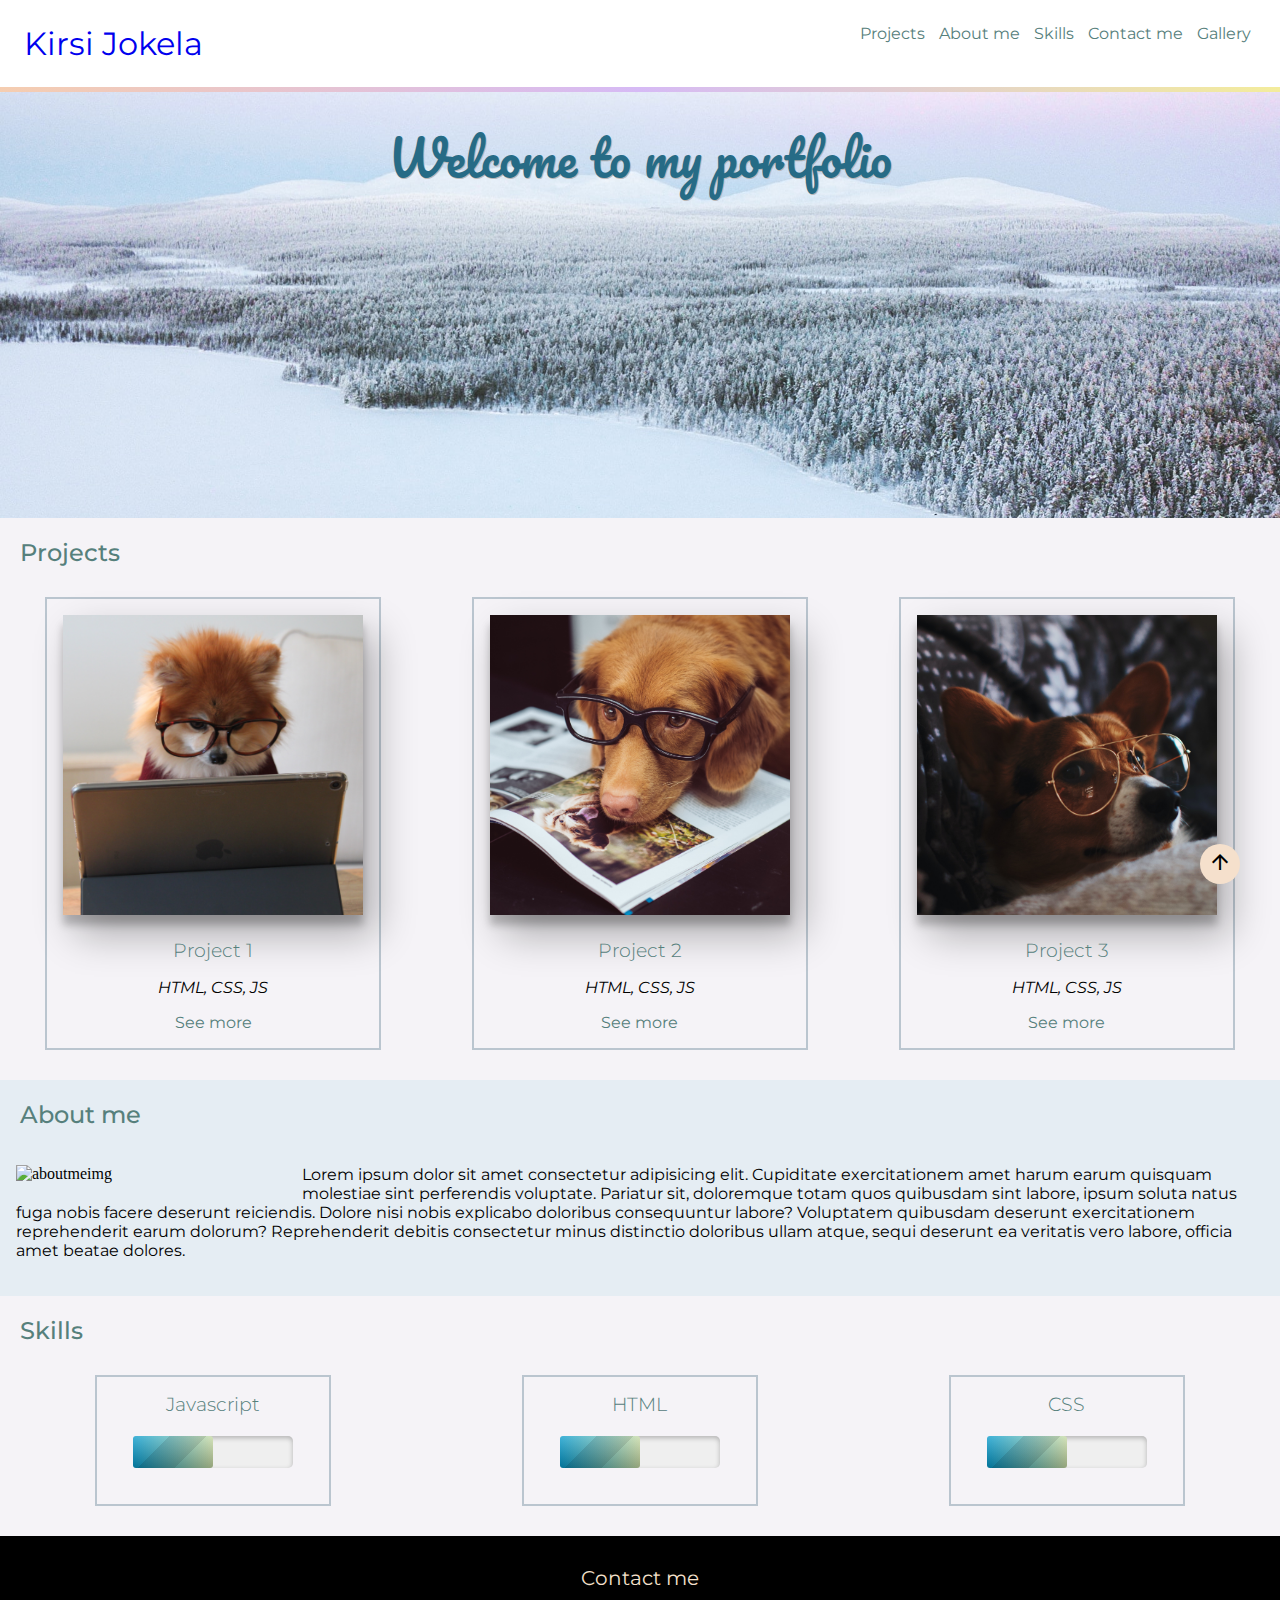
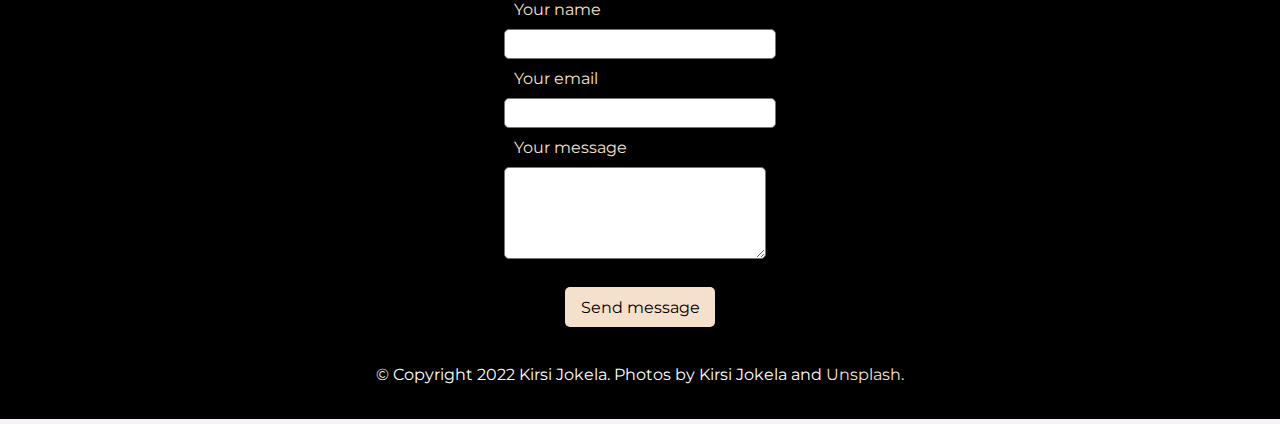
==== commit 04ed6e20: "unsplash link text colour more visible" ====
--- a/index.html
+++ b/index.html
@@ -147,7 +147,7 @@
           <button type="submit" id="contact-button">Send message</button>
           <p class="copyright">
             © Copyright 2022 Kirsi Jokela. Photos by Kirsi Jokela and
-            <a href="https://unsplash.com/"> Unsplash.</a>
+            <a id="unsplash-link" href="https://unsplash.com/"> Unsplash.</a>
           </p>
           <button id="backToTop">
             <span class="material-icons"> arrow_upward </span>
--- a/style.css
+++ b/style.css
@@ -323,6 +323,10 @@
   padding: 5px;
 }
 
+#unsplash-link {
+  color: #f5e0cc;
+}
+
 button {
   background-color: #f5e0cc;
   font-family: var(--main-font);
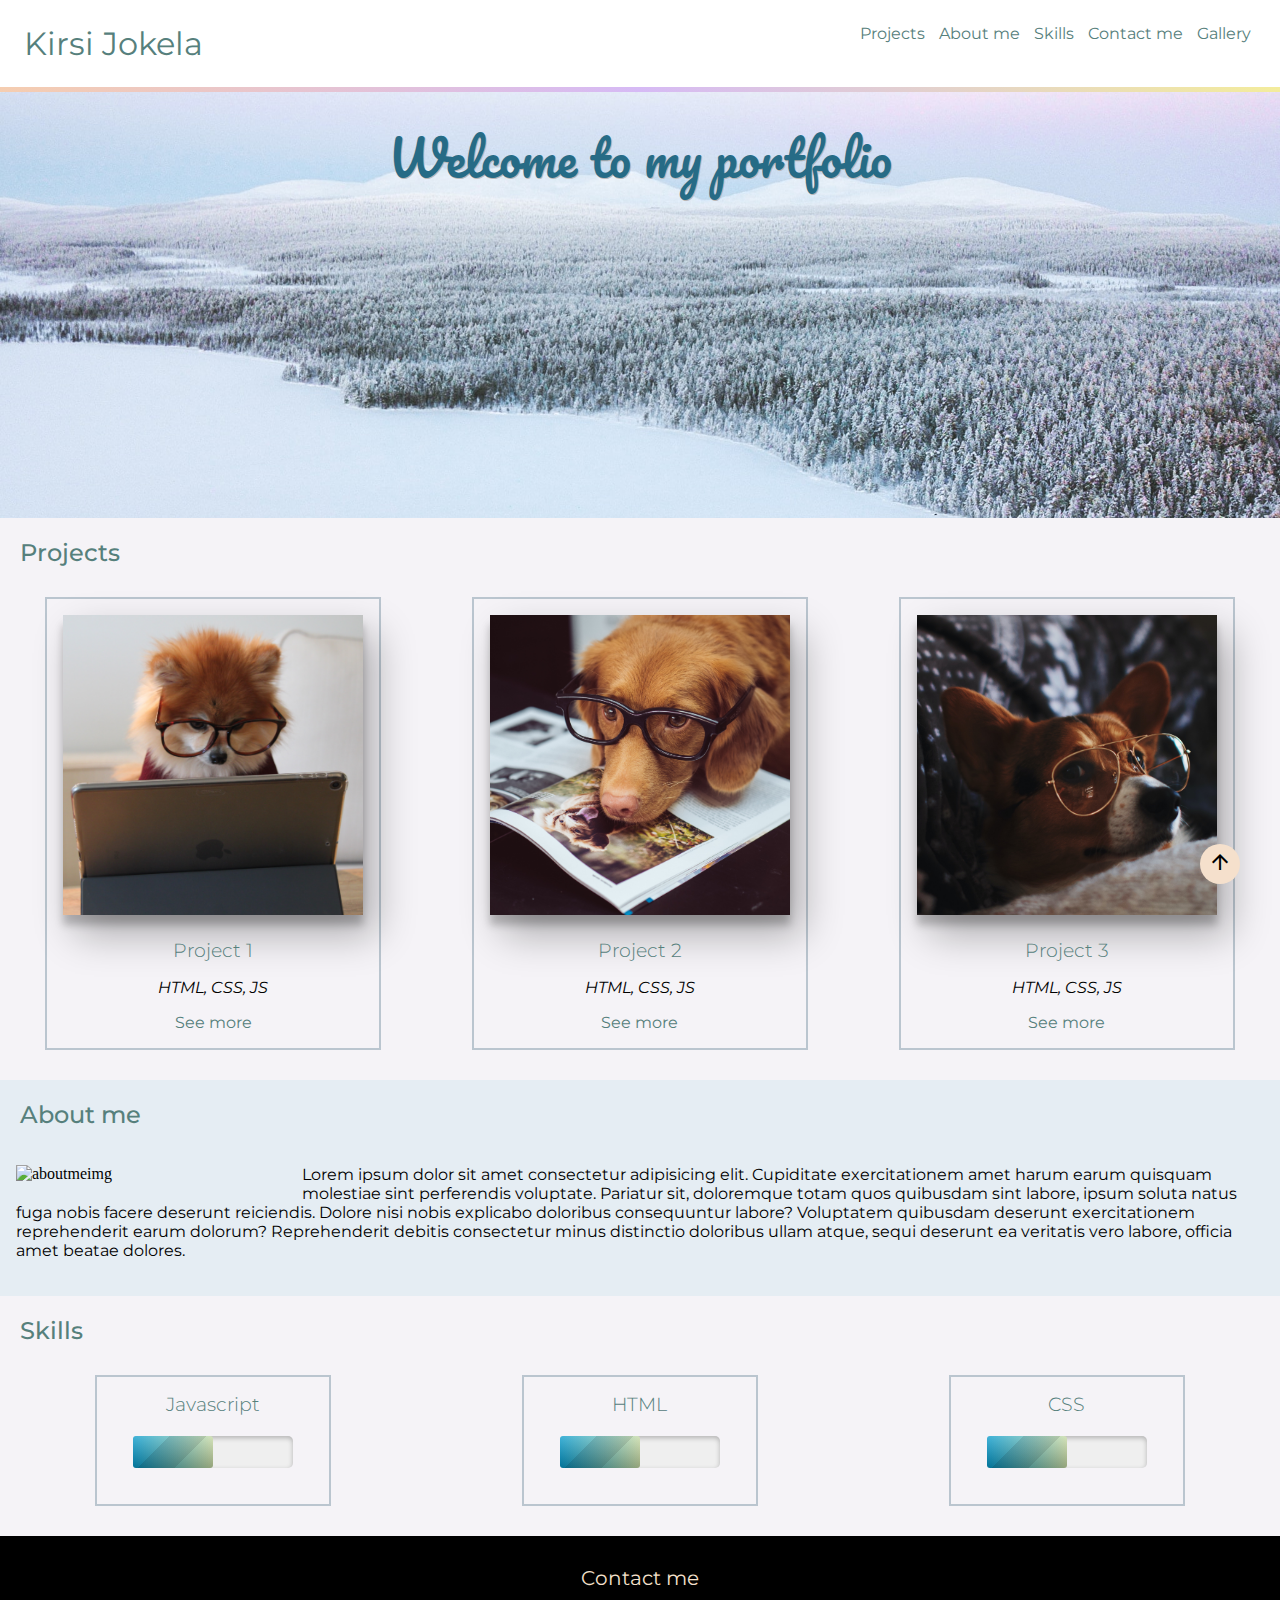
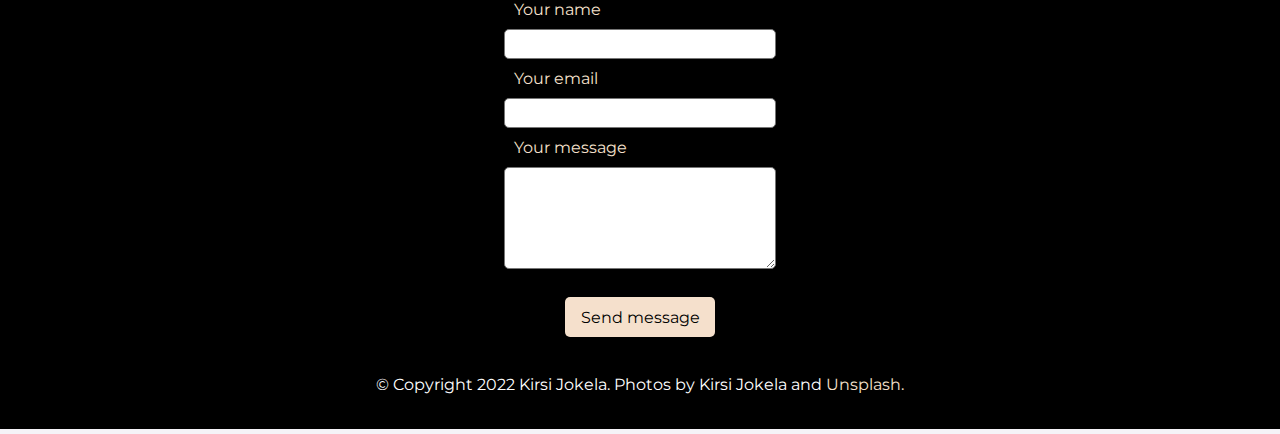
==== commit 847d7386: "updated title" ====
--- a/index.html
+++ b/index.html
@@ -10,7 +10,7 @@
     />
     <meta name="author" content="Kirsi Jokela" />
     <link rel="stylesheet" href="style.css" />
-    <title>Portfolio</title>
+    <title>Portfolio - Kirsi</title>
     <link rel="preconnect" href="https://fonts.googleapis.com" />
     <link rel="preconnect" href="https://fonts.gstatic.com" crossorigin />
     <link
--- a/style.css
+++ b/style.css
@@ -25,11 +25,9 @@
 
 /* LINKS */
 
-a {
+a,
+a:visited {
   text-decoration: none;
-}
-
-a:visited {
   color: var(--list-link-color);
 }
 
@@ -317,9 +315,6 @@
   border-radius: 5px;
   border-style: solid;
   border-width: 1px;
-}
-
-input {
   padding: 5px;
 }
 
